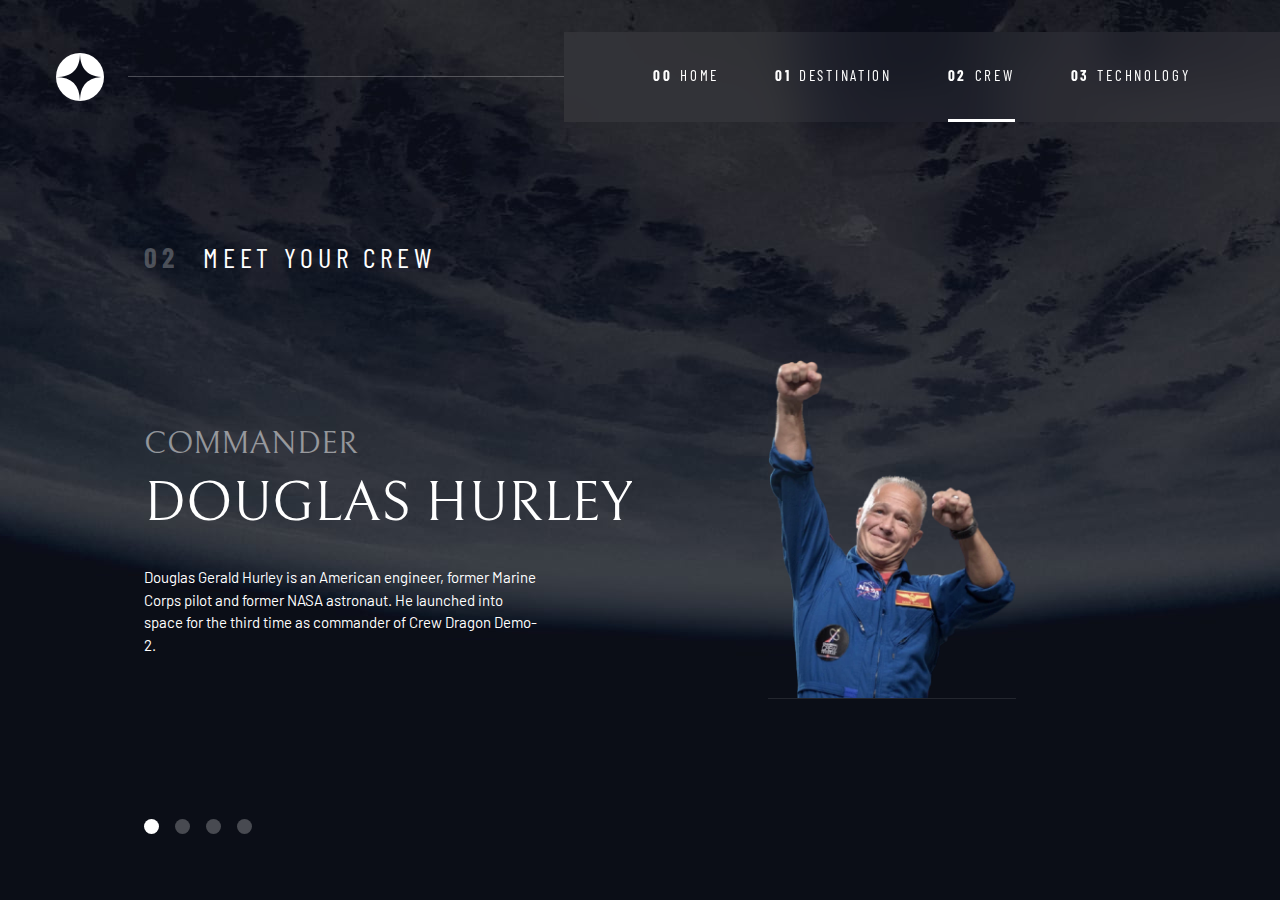
==== crew.html @ 6bc6b329 "first commit" ====
<!DOCTYPE html>
<html lang="en">
<head>
    <meta charset="utf-8">
    <meta http-equiv="X-UA-Compatible" content="IE=edge">
    <meta name="viewport" content="width=device-width, initial-scale=1.0">
    <link rel="preconnect" href="https://fonts.googleapis.com">
    <link rel="preconnect" href="https://fonts.gstatic.com" crossorigin>
    <link href="https://fonts.googleapis.com/css2?family=Barlow+Condensed:wght@400;700&family=Bellefair&family=Barlow:wght@400;700&display=swap" rel="stylesheet">
    <link rel="icon" type="image/png" sizes="32x32" href="favicon-32x32.fe944b6e.png">
    <link rel="stylesheet" href="static/index.css">
    <title>Space tourism website</title>
    <script src="static/" defer></script>
    <script src="static/destination.js" defer></script>
</head>
<body class="crew">
    <header class="flex primary-header">
        <div> <img src="assets/logo.5a3f68ea.svg" alt="space tourism logo" class="logo"> </div> <button class="mobile-nav-toggle" aria-controls="primary-navigation"><span class="sr-only" aria-expanded="false">Menu</span></button>
        <nav>
            <ul id="primary-navigation" data-visible="false" class="flex primary-navigation underline-indicators">
                <li><a class="ff-sans-cond letter-spacing-2 text-white uppercase" href="index.html"><span aria-hidden="true">00</span>Home</a> </li>
                <li><a class="ff-sans-cond letter-spacing-2 text-white uppercase" href="destination.html"><span aria-hidden="true">01</span>Destination</a> </li>
                <li class="active"><a class="ff-sans-cond letter-spacing-2 text-white uppercase" href="crew.html"><span aria-hidden="true">02</span>Crew</a> </li>
                <li><a class="ff-sans-cond letter-spacing-2 text-white uppercase" href="technology.html"><span aria-hidden="true">03</span>Technology</a> </li>
            </ul>
        </nav>
    </header>
    <main id="main" class="flow grid-container grid-container--crew">
        <h1 class="fs-500 numbered-title"><span aria-hidden="true">02</span> Meet your crew</h1>
        <div class="dot-indicators flex" role="tablist" aria-label="crew member list"> <button aria-selected="true" aria-controls="commander-tab" role="tab" data-image="commander-image" tabindex="0"><span class="sr-only">The commander</span></button> <button aria-selected="false" aria-controls="mission-tab" role="tab" data-image="mission-image" tabindex="-1"><span class="sr-only">The mission specialist</span></button> <button aria-selected="false" aria-controls="pilot-tab" role="tab" data-image="pilot-image" tabindex="-1"><span class="sr-only">The pilot</span></button> <button aria-selected="false" aria-controls="crew-tab" role="tab" data-image="crew-image" tabindex="-1"><span class="sr-only">The crew engineer</span></button> </div>
        <article class="crew-details flow" id="commander-tab" role="tabpanel" tabindex="0">
            <header class="flow flow--space-small">
                <h2 class="ff-serif fs-600 uppercase">Commander</h2>
                <p class="ff-serif fs-700 uppercase">Douglas Hurley</p>
            </header>
            <p>Douglas Gerald Hurley is an American engineer, former Marine Corps pilot and former NASA astronaut. He launched into space for the third time as commander of Crew Dragon Demo-2.</p>
        </article>
        <article hidden class="crew-details flow" id="mission-tab" role="tabpanel" tabindex="0">
            <header class="flow flow--space-small">
                <h2 class="ff-serif fs-600 uppercase">Mission Specialist</h2>
                <p class="ff-serif fs-700 uppercase">Mark SHuttleworth</p>
            </header>
            <p>Mark Richard Shuttleworth is the founder and CEO of Canonical, the company behind the Linux-based Ubuntu operating system. Shuttleworth became the first South African to travel to space as a space tourist.</p>
        </article>
        <article hidden class="crew-details flow" id="pilot-tab" role="tabpanel" tabindex="0">
            <header class="flow flow--space-small">
                <h2 class="ff-serif fs-600 uppercase">Pilot</h2>
                <p class="ff-serif fs-700 uppercase">Victor Glover</p>
            </header>
            <p>Pilot on the first operational flight of the SpaceX Crew Dragon to the International Space Station. Glover is a commander in the U.S. Navy where he pilots an F/A-18.He was a crew member of Expedition 64, and served as a station systems flight engineer.</p>
        </article>
        <article hidden class="crew-details flow" id="crew-tab" role="tabpanel" tabindex="0">
            <header class="flow flow--space-small">
                <h2 class="ff-serif fs-600 uppercase">Flight Engineer</h2>
                <p class="ff-serif fs-700 uppercase">Anousheh Ansari</p>
            </header>
            <p>Anousheh Ansari is an Iranian American engineer and co-founder of Prodea Systems. Ansari was the fourth self-funded space tourist, the first self-funded woman to fly to the ISS, and the first Iranian in space.</p>
        </article>
        <picture id="commander-image">
            <source srcset="assets/image-douglas-hurley.8e954575.webp" type="image/webp"> <img src="assets/image-douglas-hurley.fed15606.png" alt="Douglas Hurley">
        </picture>
        <picture hidden id="mission-image">
            <source srcset="assets/image-mark-shuttleworth.8f632e57.webp" type="image/webp"> <img src="assets/image-mark-shuttleworth.c5ad6c36.png" alt="Douglas Hurley">
        </picture>
        <picture hidden id="pilot-image">
            <source srcset="assets/image-victor-glover.2b4d3f4f.webp" type="image/webp"> <img src="assets/image-victor-glover.d5e800a4.png" alt="Douglas Hurley">
        </picture>
        <picture hidden id="crew-image">
            <source srcset="assets/image-anousheh-ansari.63c82a40.webp" type="image/webp"> <img src="assets/image-anousheh-ansari.9b23f378.png" alt="Douglas Hurley">
        </picture>
    </main>
</body>
</html>
---- static/index.css ----
*,
:before,
:after {
    box-sizing: border-box
}


body,
h1,
h2,
h3,
h4,
h5,
p,
figure,
picture {
    margin: 0;
    overflow-y: hidden !important;

}

h1,
h2,
h3,
h4,
h5,
h6,
p {
    font-weight: 400
}

input,
button,
textarea,
select {
    font: inherit
}

@media (prefers-reduced-motion:reduce) {

    *,
    :before,
    :after {
        scroll-behavior: auto !important;
        transition-duration: .01ms !important;
        animation-duration: .01ms !important;
        animation-iteration-count: 1 !important
    }
}

body {
    color: #fff;
    background-color: #0c0e18;
    background-position: bottom;
    background-size: cover;
    grid-template-rows: min-content 1fr;
    min-height: 100vh;
    font-family: Barlow, sans-serif;
    font-size: .9375rem;
    line-height: 1.5;
    display: grid;
    overflow-x: hidden
}

img,
picutre {
    max-width: 100%;
    display: block
}

.flex {
    gap: var(--gap, 1rem);
    display: flex
}

.grid {
    gap: var(--gap, 1rem);
    display: grid
}

.d-block {
    display: block
}

.flow>:where(:not(:first-child)) {
    margin-top: var(--flow-space, 1rem)
}

.flow--space-small {
    --flow-space: .75rem
}

.container {
    max-width: 80rem;
    margin-inline: auto;
    padding-inline: 2em
}

.grid-container {
    text-align: center;
    padding-inline: 1rem;
    place-items: center;
    padding-bottom: 4rem;
    display: grid
}

.grid-container p:not([class]) {
    max-width: 50ch
}

.sr-only {
    clip: rect(0, 0, 0, 0);
    white-space: nowrap;
    border: 0;
    width: 1px;
    height: 1px;
    margin: -1px;
    padding: 0;
    position: absolute;
    overflow: hidden
}

.bg-dark {
    background-color: #0c0e18
}

.bg-accent {
    background-color: #d2d8f9
}

.bg-white {
    background-color: #fff
}

.text-dark {
    color: #0c0e18
}

.text-accent {
    color: #d2d8f9
}

.text-white {
    color: #fff
}

.ff-serif {
    font-family: Bellefair, serif
}

.ff-sans-cond {
    font-family: Barlow Condensed, sans-serif
}

.ff-sans-normal {
    font-family: Barlow, sans-serif
}

.letter-spacing-1 {
    letter-spacing: 4.75px
}

.letter-spacing-2 {
    letter-spacing: 2.7px
}

.letter-spacing-3 {
    letter-spacing: 2.35px
}

.uppercase {
    text-transform: uppercase
}

.fs-900 {
    font-size: clamp(5rem, 8vw + 1rem, 9.375rem)
}

.fs-800 {
    font-size: 3.5rem
}

.fs-700 {
    font-size: 1.5rem
}

.fs-600,
.fs-500 {
    font-size: 1rem
}

.fs-400 {
    font-size: .9375rem
}

.fs-300 {
    font-size: 1rem
}

.fs-200 {
    font-size: .875rem
}

.fs-900,
.fs-800,
.fs-700,
.fs-600 {
    line-height: 1.1
}

.numbered-title {
    text-transform: uppercase;
    letter-spacing: 4.72px;
    grid-area: title;
    font-family: Barlow Condensed, sans-serif
}

.numbered-title span {
    color: #ffffff40;
    margin-right: .5em;
    font-weight: 700
}

@media (width>=35em) {
    .numbered-title {
        justify-self: start;
        margin-top: 2rem
    }

    .fs-800 {
        font-size: 5rem
    }

    .fs-700 {
        font-size: 2.5rem
    }

    .fs-600 {
        font-size: 1.5rem
    }

    .fs-500 {
        font-size: 1.25rem
    }

    .fs-400 {
        font-size: 1rem
    }
}

@media (width>=45em) {
    .fs-800 {
        font-size: 6.25rem
    }

    .fs-700 {
        font-size: 3.5rem
    }

    .fs-600 {
        font-size: 2rem
    }

    .fs-500 {
        font-size: 1.75rem
    }

    .fs-400 {
        font-size: 1.125rem
    }

    .grid-container {
        text-align: left;
        column-gap: var(--container-gap, 2rem);
        grid-template-columns: minmax(1rem, 1fr) repeat(2, minmax(0, 30rem)) minmax(1rem, 1fr)
    }
}

.large-button {
    z-index: 1;
    aspect-ratio: 1;
    border-radius: 50%;
    place-items: center;
    padding: 0 2em;
    font-size: 2rem;
    text-decoration: none;
    display: inline-grid;
    position: relative
}

.large-button:after {
    content: "";
    z-index: -1;
    opacity: 0;
    background: #ffffff1a;
    border-radius: 50%;
    width: 100%;
    height: 100%;
    transition: opacity .5s linear, transform .75s ease-in-out;
    position: absolute
}

.large-button:hover:after,
.large-button:focus:after {
    opacity: 1;
    transform: scale(1.5)
}

.logo {
    margin: 1.5rem clamp(1.5rem, 5vw, 3.5rem)
}

.primary-header {
    justify-content: space-between;
    align-items: center
}

.primary-navigation {
    --gap: clamp(1.5rem, 5vw, 3.5rem);
    --underline-gap: 2rem;
    -webkit-backdrop-filter: blur(1.5rem);
    backdrop-filter: blur(1.5rem);
    background: #ffffff0d;
    margin: 0;
    padding: 0;
    list-style: none
}

.primary-navigation a {
    text-decoration: none
}

.primary-navigation a>span {
    margin-right: .5em;
    font-weight: 700
}

.mobile-nav-toggle {
    display: none
}

@media (width<=35rem) {
    .primary-navigation {
        --underline-gap: .5rem;
        z-index: 1000;
        flex-direction: column;
        margin: 0;
        padding: min(20rem, 15vh) 2rem;
        list-style: none;
        transition: transform .5s ease-in-out;
        position: fixed;
        inset: 0 0 0 30%;
        transform: translate(100%)
    }

    .primary-navigation[data-visible=true] {
        transform: translate(0)
    }

    .primary-navigation.underline-indicators>.active {
        border: 0
    }

    .mobile-nav-toggle {
        z-index: 2000;
        aspect-ratio: 1;
        background: url(icon-hamburger.ec4d4bb2.svg) 50% no-repeat;
        border: 0;
        width: 1.5rem;
        display: block;
        position: absolute;
        top: 2rem;
        right: 1rem
    }

    .mobile-nav-toggle[aria-expanded=true] {
        background-image: url(icon-close.ce2dc749.svg)
    }

    .mobile-nav-toggle:focus-visible {
        outline-offset: 5px;
        outline: 5px solid #fff
    }
}

@media (width>=35em) {
    .primary-navigation {
        padding-inline: clamp(3rem, 7vw, 7rem)
    }
}

@media (width>=35em) and (width<=44.999em) {
    .primary-navigation a>span {
        display: none
    }
}

@media (width>=45em) {
    .primary-header:after {
        content: "";
        background: #ffffff40;
        order: 1;
        width: 100%;
        height: 1px;
        margin-right: -2.5rem;
        display: block;
        position: relative
    }

    nav {
        order: 2
    }

    .primary-navigation {
        margin-block: 2rem
    }
}

.underline-indicators>* {
    cursor: pointer;
    padding: var(--underline-gap, .5rem)0;
    background-color: #0000;
    border: 0;
    border-bottom: .2rem solid #fff0
}

.underline-indicators>:hover,
.underline-indicators>:focus {
    border-color: #ffffff80
}

.underline-indicators>.active,
.underline-indicators>[aria-selected=true] {
    color: #fff;
    border-color: #fff
}

.tab-list {
    --gap: 2rem
}

.dot-indicators>* {
    cursor: pointer;
    background-color: #ffffff40;
    border: 0;
    border-radius: 50%;
    padding: .5em
}

.dot-indicators>:hover,
.dot-indicators>:focus {
    background-color: #ffffff80
}

.dot-indicators>[aria-selected=true] {
    background-color: #fff
}

.numbers-indicators>* {
    cursor: pointer;
    aspect-ratio: 1;
    color: #fff;
    background-color: #0000;
    border: 1px solid #ffffff40;
    border-radius: 50%;
    place-items: center;
    width: 2em;
    height: 2em;
    font-size: 2rem;
    text-decoration: none;
    display: inline-grid
}

.numbers-indicators>[aria-selected=true] {
    color: #0c0e18;
    background-color: #fff
}

.numbers-indicators>:hover {
    border: 1px solid #ffffff80
}

.home {
    background-image: url(../assets/background-home-mobile.cdf93cc5.jpg)
}

@media (width>=35rem) {
    .home {
        background-image: url(../assets/background-home-tablet.d0e3b8ed.jpg);
        background-position: 50%
    }
}

@media (width>=45em) {
    .home {
        background-image: url(../assets/background-home-desktop.0901cd34.jpg)
    }

    .grid-container--home {
        align-items: end;
        padding-bottom: max(6rem, 20vh)
    }

    .grid-container--home>:first-child {
        grid-column: 2
    }

    .grid-container--home>:last-child {
        grid-column: 3
    }
}

.destination {
    background-image: url(../assets/background-destination-mobile.e7d14f71.jpg);
    background-attachment: fixed;
    
}

.grid-container--destination {
    --flow-space: 2rem;
    grid-template-areas: "title" "image" "tabs" "content"
}

.grid-container--destination>picture {
    grid-area: image;
    align-self: start;
    max-width: 60%
}

.grid-container--destination>.tab-list {
    grid-area: tabs
}

.grid-container--destination>.destination-info {
    grid-area: content
}

.destination-meta {
    border-top: 1px solid #ffffff1a;
    flex-direction: column;
    margin-top: 2.5rem;
    padding-top: 2.5rem
}

.destination-meta p {
    font-size: 1.75rem
}

@media (width>=35em) {
    .destination {
        background-image: url(../assets/background-destination-tablet.d966019f.jpg);
        background-position: 50%
    }

    .destination-meta {
        flex-direction: row;
        justify-content: space-evenly
    }
}

@media (width>=45em) {
    .destination {
        background-image: url(../assets/background-destination-desktop.f02dec08.jpg)
    }

    .grid-container--destination {
        grid-template-areas: ".title title." ".image tabs." ".image content.";
        align-content: start;
        justify-items: start
    }

    .grid-container--destination>picture {
        max-width: 90%
    }

    .destination-meta {
        --gap: min(6vw, 6rem);
        justify-content: start
    }
}

.crew {
    background-image: url(../assets/background-crew-mobile.4c8daf84.jpg)
}

.grid-container--crew {
    --flow-space: 2rem;
    grid-template-areas: "title" "image" "tabs" "content"
}

.grid-container--crew>picture {
    border-bottom: 1px solid #ffffff1a;
    grid-area: image;
    max-width: 60%
}

.grid-container--crew>.dot-indicators {
    grid-area: tabs
}

.grid-container--crew>.crew-details {
    grid-area: content
}

.crew-details h2 {
    color: #ffffff80
}

@media (width>=35em) {
    .crew {
        background-image: url(../assets/background-crew-tablet.af63de54.jpg);
        background-position: 50%
    }

    .grid-container--crew {
        grid-template-areas: "title" "content" "tabs" "image";
        padding-bottom: 0
    }
}

@media (width>=45em) {
    .crew {
        background-image: url(../assets/background-crew-desktop.8f3d15db.jpg)
    }

    .grid-container--crew {
        grid-template-columns: minmax(1rem, 1fr) minmax(0, 37rem) minmax(0, 23rem) minmax(1rem, 1fr);
        grid-template-areas: ".title title." ".content image." ".tabs image.";
        justify-items: start
    }

    .grid-container--crew>picture {
        grid-column: span 2;
        align-self: start;
        max-width: 50%
    }
}

.technology {
    background-image: url(../assets/background-technology-mobile.c9267359.jpg)
}

.portrait {
    display: none
}

.grid-container--technology {
    grid-template-areas: "title" "image" "tabs" "content";
    padding-inline: 0
}

.grid-container--technology>picture {
    grid-area: image;
    max-width: 100vw
}

.grid-container--technology>.numbers-indicators {
    grid-area: tabs
}

.grid-container--technology>.technology-details {
    grid-area: content
}

.technology-details h2 {
    color: #ffffff80
}

@media (width>=35em) {
    .technology {
        background-image: url(../assets/background-technology-tablet.6115cc13.jpg);
        background-position: 50%
    }

    .grid-container--technology>h1 {
        margin-left: 2rem
    }
}

@media (width>=45em) {
    .technology {
        background-image: url(../assets/background-technology-desktop.9baf133d.jpg)
    }

    .portrait {
        display: block
    }

    .landscape {
        display: none
    }

    .grid-container--technology>h1 {
        margin-left: 0
    }

    .grid-container--technology {
        grid-template-columns: 1fr 1fr 8fr 5fr;
        grid-template-areas: ".title title title." ".tabs content image." ".tabs content image.";
        justify-items: start
    }

    .numbers-indicators {
        flex-direction: column;
        display: flex
    }

    .grid-container--technology>picture {
        grid-column: span 2;
        place-self: start end;
        max-width: 80%
    }
}
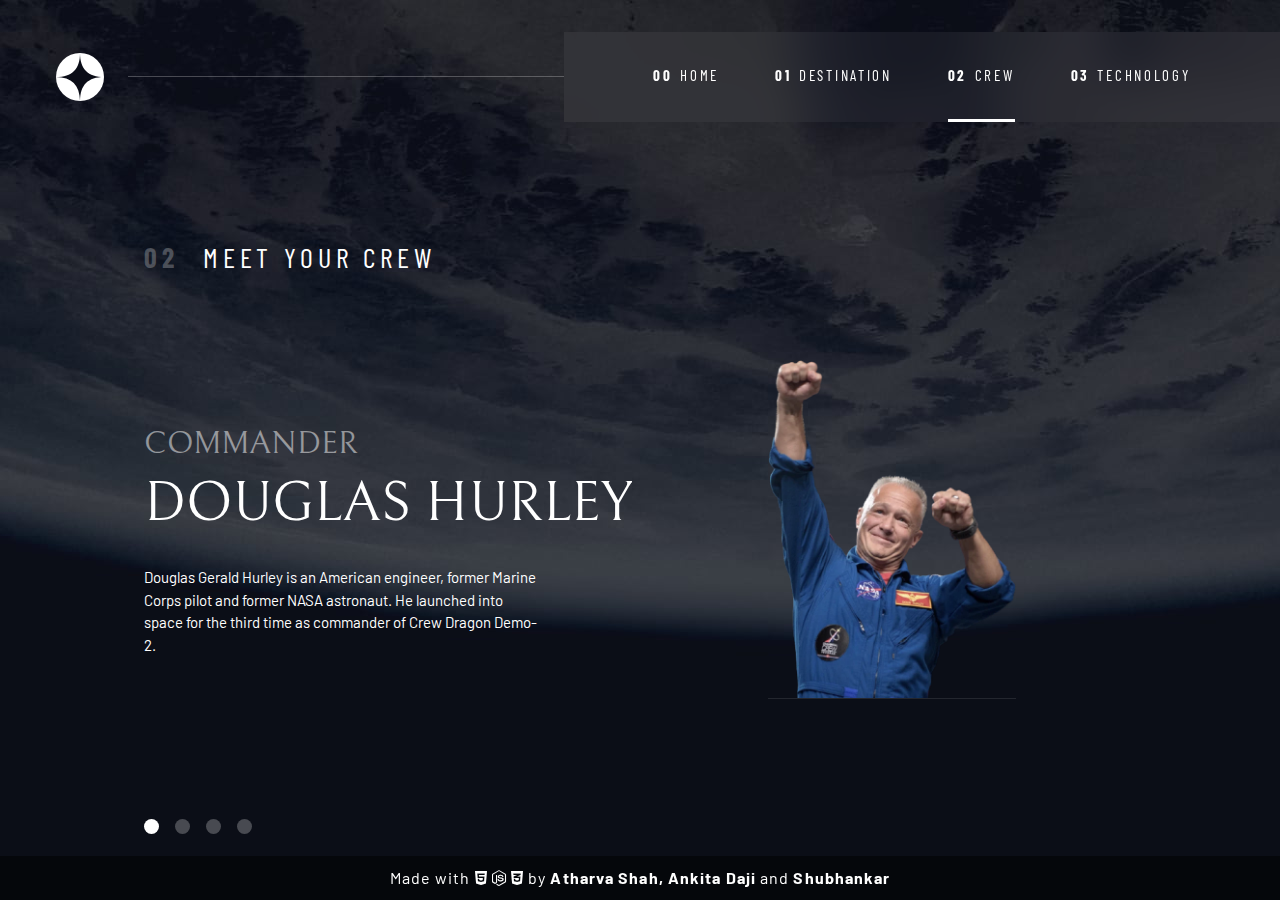
==== commit 9feefac5: "add footer, remove aria" ====
--- a/crew.html
+++ b/crew.html
@@ -8,6 +8,7 @@
     <link rel="preconnect" href="https://fonts.gstatic.com" crossorigin>
     <link href="https://fonts.googleapis.com/css2?family=Barlow+Condensed:wght@400;700&family=Bellefair&family=Barlow:wght@400;700&display=swap" rel="stylesheet">
     <link rel="icon" type="image/png" sizes="32x32" href="favicon-32x32.fe944b6e.png">
+    <link href="https://cdnjs.cloudflare.com/ajax/libs/font-awesome/6.1.0/css/all.min.css" rel="stylesheet">
     <link rel="stylesheet" href="static/index.css">
     <title>Space tourism website</title>
     <script src="static/" defer></script>
@@ -69,5 +70,6 @@
             <source srcset="assets/image-anousheh-ansari.63c82a40.webp" type="image/webp"> <img src="assets/image-anousheh-ansari.9b23f378.png" alt="Douglas Hurley">
         </picture>
     </main>
+    <footer>Made with <i class="fa-brands fa-html5"></i> <i class="fa-brands fa-node-js"></i> <i class="fa-brands fa-css3-alt"></i> by <b>Atharva Shah, Ankita Daji</b> and <b>Shubhankar</b></footer>
 </body>
 </html>--- a/static/index.css
+++ b/static/index.css
@@ -62,10 +62,11 @@
     overflow-x: hidden
 }
 
+  
 img,
 picutre {
     max-width: 100%;
-    display: block
+    display: block;
 }
 
 .flex {
@@ -246,6 +247,7 @@
     .fs-400 {
         font-size: 1rem
     }
+
 }
 
 @media (width>=45em) {
@@ -274,6 +276,7 @@
         column-gap: var(--container-gap, 2rem);
         grid-template-columns: minmax(1rem, 1fr) repeat(2, minmax(0, 30rem)) minmax(1rem, 1fr)
     }
+    
 }
 
 .large-button {
@@ -340,6 +343,11 @@
 }
 
 @media (width<=35rem) {
+    
+    footer{
+        display: none;
+    }
+    
     .primary-navigation {
         --underline-gap: .5rem;
         z-index: 1000;
@@ -364,7 +372,7 @@
     .mobile-nav-toggle {
         z-index: 2000;
         aspect-ratio: 1;
-        background: url(icon-hamburger.ec4d4bb2.svg) 50% no-repeat;
+        background: url(../assets/icon-hamburger.ec4d4bb2.svg) 50% no-repeat;
         border: 0;
         width: 1.5rem;
         display: block;
@@ -374,7 +382,7 @@
     }
 
     .mobile-nav-toggle[aria-expanded=true] {
-        background-image: url(icon-close.ce2dc749.svg)
+        background-image: url(../assets/icon-close.ce2dc749.svg)
     }
 
     .mobile-nav-toggle:focus-visible {
@@ -675,6 +683,8 @@
     .grid-container--technology>h1 {
         margin-left: 2rem
     }
+
+
 }
 
 @media (width>=45em) {
@@ -710,4 +720,18 @@
         place-self: start end;
         max-width: 80%
     }
-}+}
+
+footer {
+    position: fixed;
+    left: 0;
+    bottom: 0;
+    width: 100%;
+    background-color: rgba(0, 0, 0, 0.5);
+    color: rgb(255, 255, 255);
+    text-align: center;
+    padding: 10px;
+    font-size: 16px;
+    letter-spacing: 1.1px;
+  }
+
